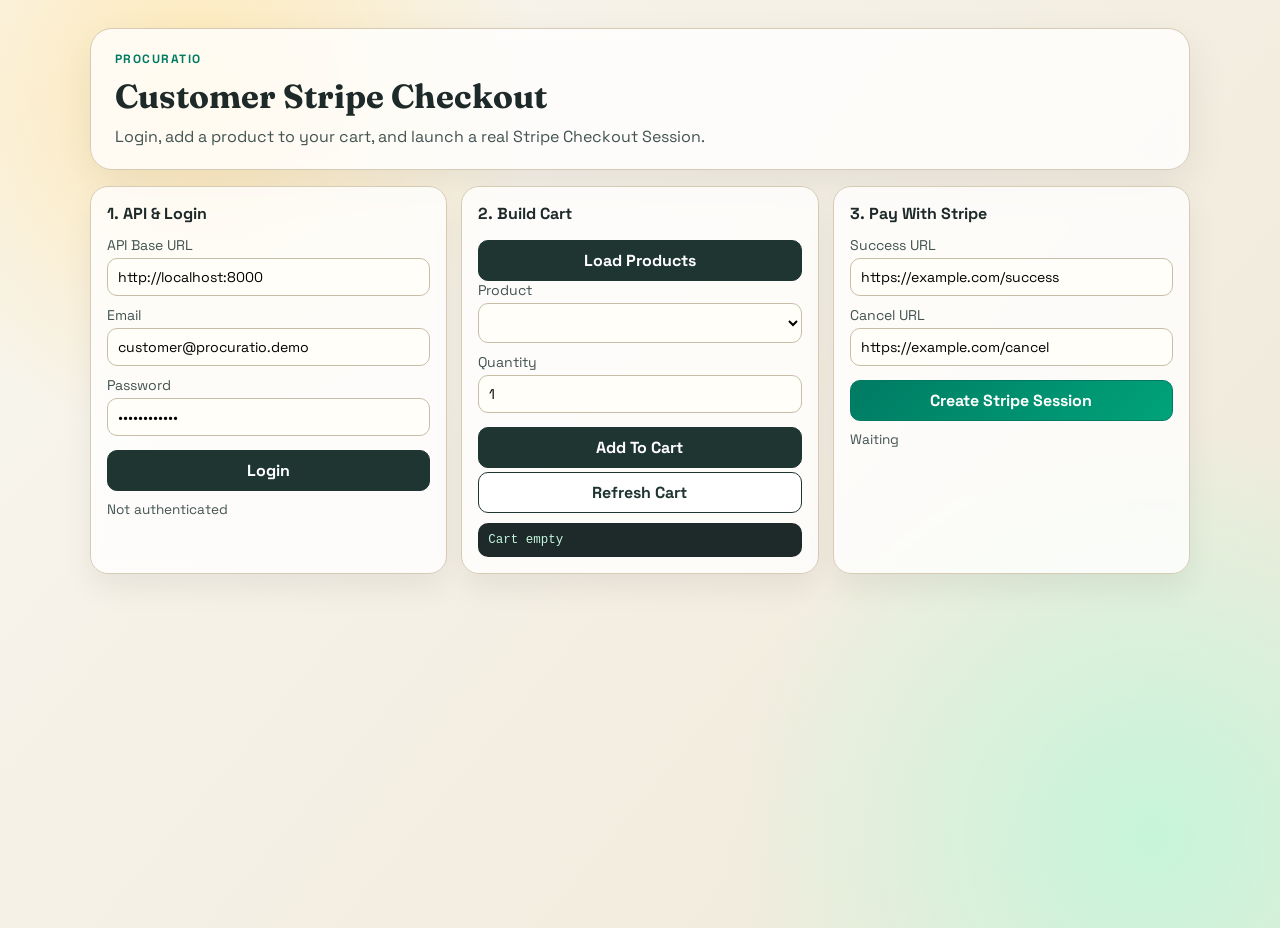
==== apps/customer-web/index.html @ a697a0e8 "feat(customer-web): add checkout UI and enable API CORS for stripe session flow" ====
<!doctype html>
<html lang="en">
  <head>
    <meta charset="UTF-8" />
    <meta name="viewport" content="width=device-width, initial-scale=1.0" />
    <title>Procuratio Customer Checkout</title>
    <link rel="preconnect" href="https://fonts.googleapis.com" />
    <link rel="preconnect" href="https://fonts.gstatic.com" crossorigin />
    <link
      href="https://fonts.googleapis.com/css2?family=Space+Grotesk:wght@400;500;700&family=Fraunces:opsz,wght@9..144,600&display=swap"
      rel="stylesheet"
    />
    <link rel="stylesheet" href="./styles.css" />
  </head>
  <body>
    <main class="page">
      <section class="panel hero">
        <p class="eyebrow">Procuratio</p>
        <h1>Customer Stripe Checkout</h1>
        <p class="subtitle">
          Login, add a product to your cart, and launch a real Stripe Checkout Session.
        </p>
      </section>

      <section class="panel grid">
        <article class="card">
          <h2>1. API & Login</h2>
          <label>
            API Base URL
            <input id="apiBase" value="http://localhost:8000" />
          </label>
          <label>
            Email
            <input id="email" value="customer@procuratio.demo" />
          </label>
          <label>
            Password
            <input id="password" type="password" value="Customer123!" />
          </label>
          <button id="loginBtn">Login</button>
          <p id="authState" class="hint">Not authenticated</p>
        </article>

        <article class="card">
          <h2>2. Build Cart</h2>
          <button id="loadProductsBtn">Load Products</button>
          <label>
            Product
            <select id="productSelect"></select>
          </label>
          <label>
            Quantity
            <input id="quantity" type="number" min="1" value="1" />
          </label>
          <button id="addToCartBtn">Add To Cart</button>
          <button id="refreshCartBtn" class="ghost">Refresh Cart</button>
          <pre id="cartPreview">Cart empty</pre>
        </article>

        <article class="card">
          <h2>3. Pay With Stripe</h2>
          <label>
            Success URL
            <input id="successUrl" value="https://example.com/success" />
          </label>
          <label>
            Cancel URL
            <input id="cancelUrl" value="https://example.com/cancel" />
          </label>
          <button id="stripeCheckoutBtn" class="accent">Create Stripe Session</button>
          <p id="checkoutState" class="hint">Waiting</p>
          <a id="checkoutLink" target="_blank" rel="noopener noreferrer"></a>
        </article>
      </section>
    </main>

    <script src="./app.js"></script>
  </body>
</html>
---- apps/customer-web/styles.css ----
:root {
  --bg-0: #f8f6ef;
  --bg-1: #f0e8d8;
  --ink: #1e2a29;
  --ink-soft: #425352;
  --accent: #007b63;
  --accent-2: #ee8f2a;
  --panel: #ffffffc9;
  --border: #d6cbb4;
}

* {
  box-sizing: border-box;
}

body {
  margin: 0;
  font-family: "Space Grotesk", sans-serif;
  color: var(--ink);
  min-height: 100vh;
  background:
    radial-gradient(circle at 15% 10%, #ffe9b7 0, transparent 25%),
    radial-gradient(circle at 90% 90%, #c6f5da 0, transparent 30%),
    linear-gradient(130deg, var(--bg-0), var(--bg-1));
}

.page {
  width: min(1100px, 94vw);
  margin: 28px auto 48px;
}

.panel {
  backdrop-filter: blur(6px);
}

.hero {
  border: 1px solid var(--border);
  background: var(--panel);
  border-radius: 22px;
  padding: 22px 24px;
  box-shadow: 0 14px 40px #00000012;
}

.hero h1 {
  margin: 0;
  font-family: "Fraunces", serif;
  font-size: clamp(1.6rem, 2.6vw, 2.3rem);
}

.eyebrow {
  margin: 0 0 8px;
  text-transform: uppercase;
  letter-spacing: 0.12em;
  color: var(--accent);
  font-size: 0.75rem;
  font-weight: 700;
}

.subtitle {
  margin: 10px 0 0;
  color: var(--ink-soft);
}

.grid {
  margin-top: 16px;
  display: grid;
  grid-template-columns: repeat(3, 1fr);
  gap: 14px;
}

.card {
  border: 1px solid var(--border);
  background: var(--panel);
  border-radius: 18px;
  padding: 16px;
  box-shadow: 0 14px 30px #00000010;
}

.card h2 {
  margin: 0 0 12px;
  font-size: 1rem;
}

label {
  display: block;
  margin-bottom: 10px;
  color: var(--ink-soft);
  font-size: 0.88rem;
}

input,
select,
button {
  width: 100%;
  border-radius: 10px;
  border: 1px solid #c8bda6;
  padding: 9px 10px;
  font: inherit;
}

input,
select {
  margin-top: 4px;
  background: #fffef9;
}

button {
  margin-top: 4px;
  cursor: pointer;
  font-weight: 700;
  background: #1f3532;
  color: #fff;
  border-color: #1f3532;
  transition: transform 120ms ease, opacity 120ms ease;
}

button:hover {
  transform: translateY(-1px);
  opacity: 0.95;
}

button.ghost {
  background: #fff;
  color: #1f3532;
}

button.accent {
  background: linear-gradient(135deg, var(--accent), #00a37a);
  border-color: #007b63;
}

.hint {
  margin: 10px 0 0;
  font-size: 0.85rem;
  color: var(--ink-soft);
}

#checkoutLink {
  display: block;
  margin-top: 10px;
  font-size: 0.9rem;
  word-break: break-all;
  color: var(--accent);
}

pre {
  background: #1e2a29;
  color: #c2f5dd;
  border-radius: 10px;
  padding: 10px;
  max-height: 220px;
  overflow: auto;
  font-size: 0.78rem;
  margin: 10px 0 0;
}

@media (max-width: 980px) {
  .grid {
    grid-template-columns: 1fr;
  }
}
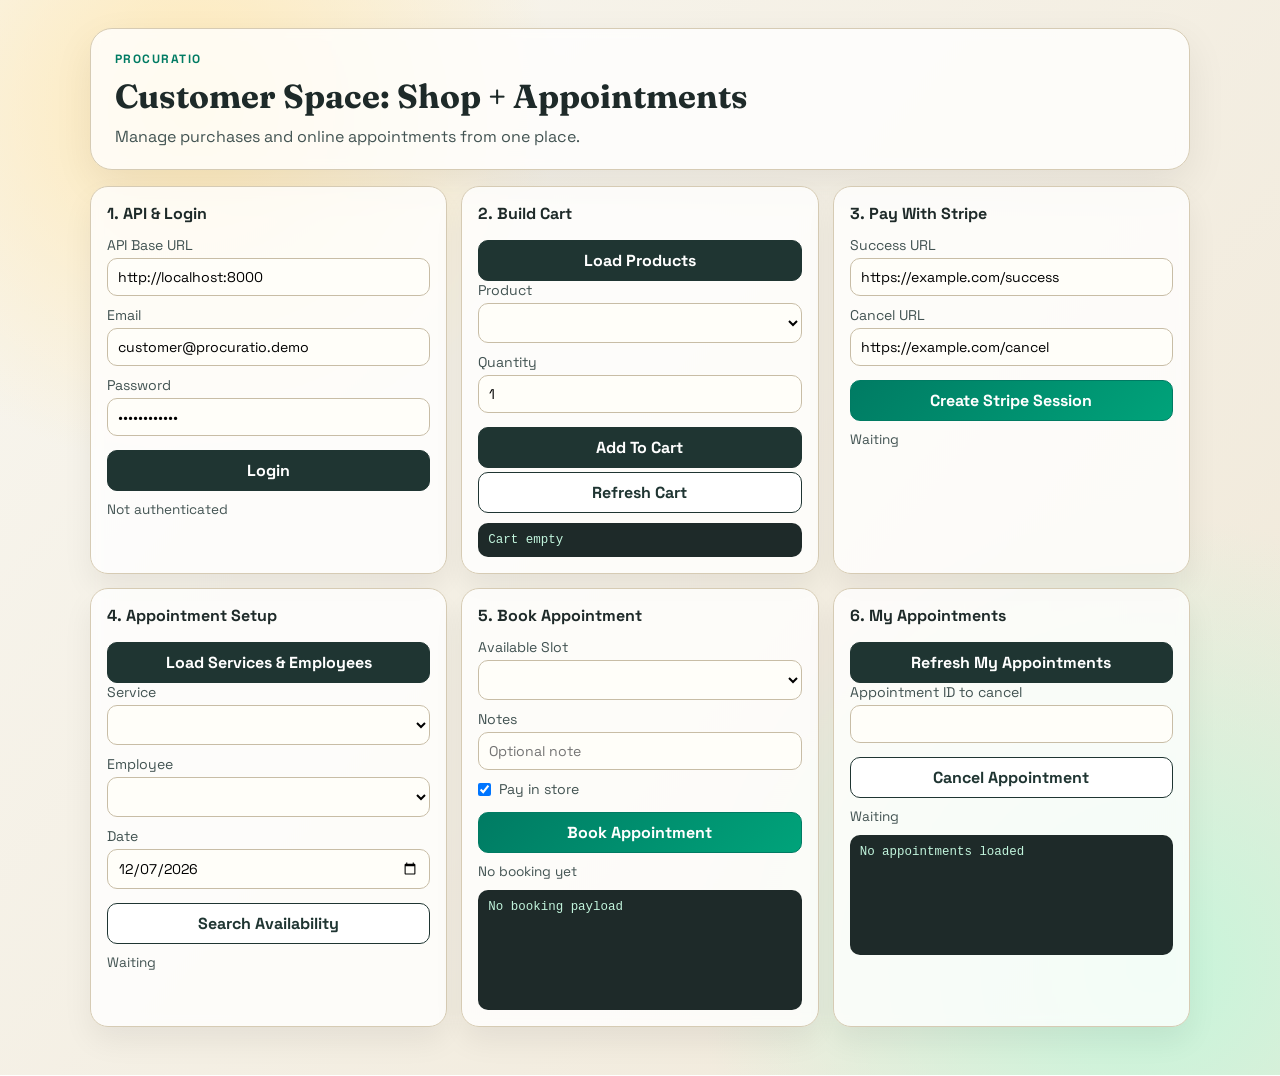
==== commit d272c785: "feat(customer-web): add online appointment booking and management flow" ====
--- a/apps/customer-web/index.html
+++ b/apps/customer-web/index.html
@@ -3,7 +3,7 @@
   <head>
     <meta charset="UTF-8" />
     <meta name="viewport" content="width=device-width, initial-scale=1.0" />
-    <title>Procuratio Customer Checkout</title>
+    <title>Procuratio Customer Space</title>
     <link rel="preconnect" href="https://fonts.googleapis.com" />
     <link rel="preconnect" href="https://fonts.gstatic.com" crossorigin />
     <link
@@ -16,9 +16,9 @@
     <main class="page">
       <section class="panel hero">
         <p class="eyebrow">Procuratio</p>
-        <h1>Customer Stripe Checkout</h1>
+        <h1>Customer Space: Shop + Appointments</h1>
         <p class="subtitle">
-          Login, add a product to your cart, and launch a real Stripe Checkout Session.
+          Manage purchases and online appointments from one place.
         </p>
       </section>
 
@@ -71,6 +71,56 @@
           <p id="checkoutState" class="hint">Waiting</p>
           <a id="checkoutLink" target="_blank" rel="noopener noreferrer"></a>
         </article>
+
+        <article class="card">
+          <h2>4. Appointment Setup</h2>
+          <button id="loadAppointmentCatalogBtn">Load Services & Employees</button>
+          <label>
+            Service
+            <select id="serviceSelect"></select>
+          </label>
+          <label>
+            Employee
+            <select id="employeeSelect"></select>
+          </label>
+          <label>
+            Date
+            <input id="appointmentDate" type="date" />
+          </label>
+          <button id="searchAvailabilityBtn" class="ghost">Search Availability</button>
+          <p id="appointmentCatalogState" class="hint">Waiting</p>
+        </article>
+
+        <article class="card">
+          <h2>5. Book Appointment</h2>
+          <label>
+            Available Slot
+            <select id="slotSelect"></select>
+          </label>
+          <label>
+            Notes
+            <input id="appointmentNotes" placeholder="Optional note" />
+          </label>
+          <label class="inline">
+            <input id="payInStore" type="checkbox" checked />
+            <span>Pay in store</span>
+          </label>
+          <button id="bookAppointmentBtn" class="accent">Book Appointment</button>
+          <p id="bookState" class="hint">No booking yet</p>
+          <pre id="bookPreview">No booking payload</pre>
+        </article>
+
+        <article class="card">
+          <h2>6. My Appointments</h2>
+          <button id="refreshAppointmentsBtn">Refresh My Appointments</button>
+          <label>
+            Appointment ID to cancel
+            <input id="cancelAppointmentId" type="number" min="1" />
+          </label>
+          <button id="cancelAppointmentBtn" class="ghost">Cancel Appointment</button>
+          <p id="appointmentState" class="hint">Waiting</p>
+          <pre id="appointmentPreview">No appointments loaded</pre>
+        </article>
       </section>
     </main>
 
--- a/apps/customer-web/styles.css
+++ b/apps/customer-web/styles.css
@@ -64,7 +64,7 @@
 .grid {
   margin-top: 16px;
   display: grid;
-  grid-template-columns: repeat(3, 1fr);
+  grid-template-columns: repeat(3, minmax(260px, 1fr));
   gap: 14px;
 }
 
@@ -86,6 +86,17 @@
   margin-bottom: 10px;
   color: var(--ink-soft);
   font-size: 0.88rem;
+}
+
+label.inline {
+  display: flex;
+  align-items: center;
+  gap: 8px;
+}
+
+label.inline input {
+  width: auto;
+  margin: 0;
 }
 
 input,
@@ -143,6 +154,11 @@
   color: var(--accent);
 }
 
+#bookPreview,
+#appointmentPreview {
+  min-height: 120px;
+}
+
 pre {
   background: #1e2a29;
   color: #c2f5dd;
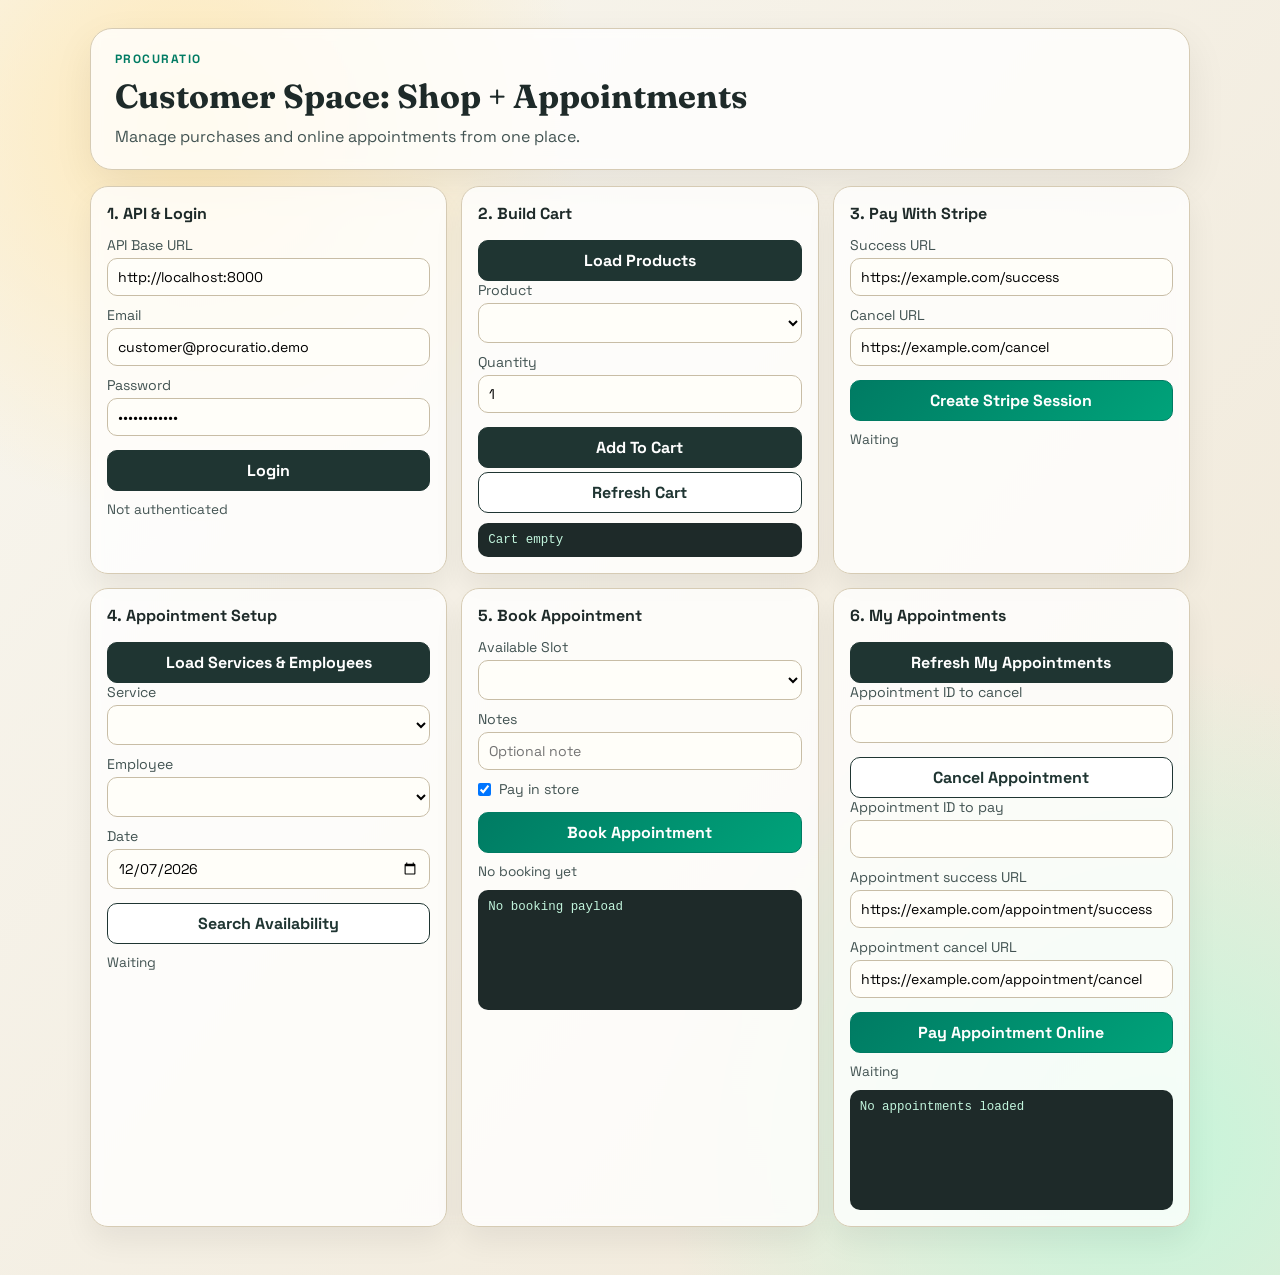
==== commit 386b4cde: "feat(appointments): add online stripe payment flow with idempotent webhook processing" ====
--- a/apps/customer-web/index.html
+++ b/apps/customer-web/index.html
@@ -118,6 +118,20 @@
             <input id="cancelAppointmentId" type="number" min="1" />
           </label>
           <button id="cancelAppointmentBtn" class="ghost">Cancel Appointment</button>
+          <label>
+            Appointment ID to pay
+            <input id="payAppointmentId" type="number" min="1" />
+          </label>
+          <label>
+            Appointment success URL
+            <input id="appointmentSuccessUrl" value="https://example.com/appointment/success" />
+          </label>
+          <label>
+            Appointment cancel URL
+            <input id="appointmentCancelUrl" value="https://example.com/appointment/cancel" />
+          </label>
+          <button id="payAppointmentBtn" class="accent">Pay Appointment Online</button>
+          <a id="appointmentCheckoutLink" target="_blank" rel="noopener noreferrer"></a>
           <p id="appointmentState" class="hint">Waiting</p>
           <pre id="appointmentPreview">No appointments loaded</pre>
         </article>
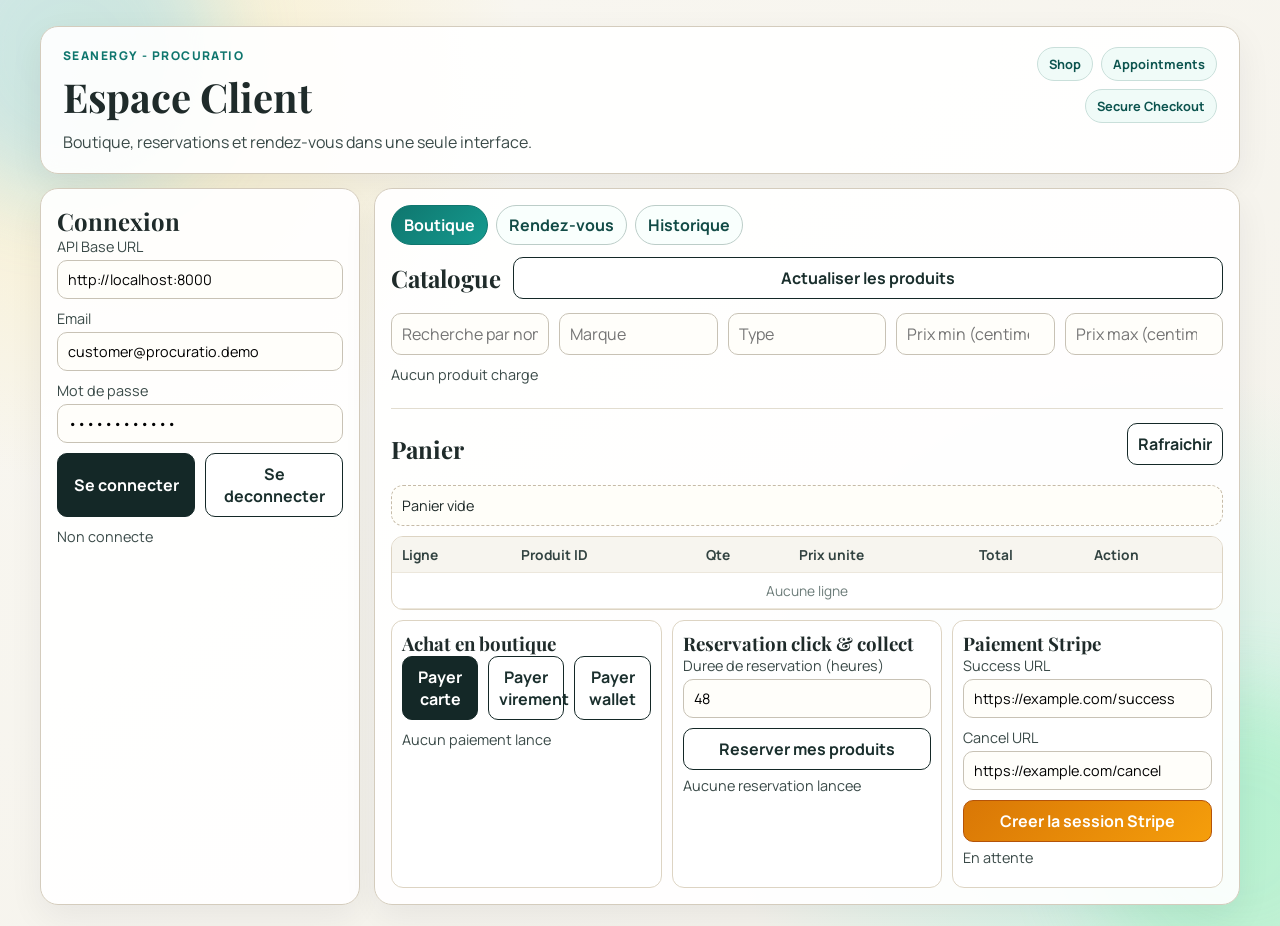
==== commit c7f5b6a3: "feat(customer-web): upgrade UX for shop, appointments and history flows" ====
--- a/apps/customer-web/index.html
+++ b/apps/customer-web/index.html
@@ -1,30 +1,40 @@
 <!doctype html>
-<html lang="en">
+<html lang="fr">
   <head>
     <meta charset="UTF-8" />
     <meta name="viewport" content="width=device-width, initial-scale=1.0" />
-    <title>Procuratio Customer Space</title>
+    <title>Procuratio | Customer Experience</title>
     <link rel="preconnect" href="https://fonts.googleapis.com" />
     <link rel="preconnect" href="https://fonts.gstatic.com" crossorigin />
     <link
-      href="https://fonts.googleapis.com/css2?family=Space+Grotesk:wght@400;500;700&family=Fraunces:opsz,wght@9..144,600&display=swap"
+      href="https://fonts.googleapis.com/css2?family=Manrope:wght@400;500;700;800&family=Playfair+Display:wght@600;700&display=swap"
       rel="stylesheet"
     />
     <link rel="stylesheet" href="./styles.css" />
   </head>
   <body>
-    <main class="page">
-      <section class="panel hero">
-        <p class="eyebrow">Procuratio</p>
-        <h1>Customer Space: Shop + Appointments</h1>
-        <p class="subtitle">
-          Manage purchases and online appointments from one place.
-        </p>
-      </section>
-
-      <section class="panel grid">
-        <article class="card">
-          <h2>1. API & Login</h2>
+    <div class="bg-orb orb-left" aria-hidden="true"></div>
+    <div class="bg-orb orb-right" aria-hidden="true"></div>
+
+    <main class="shell">
+      <header class="hero card">
+        <div>
+          <p class="kicker">Seanergy - Procuratio</p>
+          <h1>Espace Client</h1>
+          <p class="hero-copy">
+            Boutique, reservations et rendez-vous dans une seule interface.
+          </p>
+        </div>
+        <div class="hero-chip-wrap">
+          <span class="hero-chip">Shop</span>
+          <span class="hero-chip">Appointments</span>
+          <span class="hero-chip">Secure Checkout</span>
+        </div>
+      </header>
+
+      <section class="grid-main">
+        <aside class="card auth-card">
+          <h2>Connexion</h2>
           <label>
             API Base URL
             <input id="apiBase" value="http://localhost:8000" />
@@ -34,107 +44,210 @@
             <input id="email" value="customer@procuratio.demo" />
           </label>
           <label>
-            Password
+            Mot de passe
             <input id="password" type="password" value="Customer123!" />
           </label>
-          <button id="loginBtn">Login</button>
-          <p id="authState" class="hint">Not authenticated</p>
-        </article>
-
-        <article class="card">
-          <h2>2. Build Cart</h2>
-          <button id="loadProductsBtn">Load Products</button>
-          <label>
-            Product
-            <select id="productSelect"></select>
-          </label>
-          <label>
-            Quantity
-            <input id="quantity" type="number" min="1" value="1" />
-          </label>
-          <button id="addToCartBtn">Add To Cart</button>
-          <button id="refreshCartBtn" class="ghost">Refresh Cart</button>
-          <pre id="cartPreview">Cart empty</pre>
-        </article>
-
-        <article class="card">
-          <h2>3. Pay With Stripe</h2>
-          <label>
-            Success URL
-            <input id="successUrl" value="https://example.com/success" />
-          </label>
-          <label>
-            Cancel URL
-            <input id="cancelUrl" value="https://example.com/cancel" />
-          </label>
-          <button id="stripeCheckoutBtn" class="accent">Create Stripe Session</button>
-          <p id="checkoutState" class="hint">Waiting</p>
-          <a id="checkoutLink" target="_blank" rel="noopener noreferrer"></a>
-        </article>
-
-        <article class="card">
-          <h2>4. Appointment Setup</h2>
-          <button id="loadAppointmentCatalogBtn">Load Services & Employees</button>
-          <label>
-            Service
-            <select id="serviceSelect"></select>
-          </label>
-          <label>
-            Employee
-            <select id="employeeSelect"></select>
-          </label>
-          <label>
-            Date
-            <input id="appointmentDate" type="date" />
-          </label>
-          <button id="searchAvailabilityBtn" class="ghost">Search Availability</button>
-          <p id="appointmentCatalogState" class="hint">Waiting</p>
-        </article>
-
-        <article class="card">
-          <h2>5. Book Appointment</h2>
-          <label>
-            Available Slot
-            <select id="slotSelect"></select>
-          </label>
-          <label>
-            Notes
-            <input id="appointmentNotes" placeholder="Optional note" />
-          </label>
-          <label class="inline">
-            <input id="payInStore" type="checkbox" checked />
-            <span>Pay in store</span>
-          </label>
-          <button id="bookAppointmentBtn" class="accent">Book Appointment</button>
-          <p id="bookState" class="hint">No booking yet</p>
-          <pre id="bookPreview">No booking payload</pre>
-        </article>
-
-        <article class="card">
-          <h2>6. My Appointments</h2>
-          <button id="refreshAppointmentsBtn">Refresh My Appointments</button>
-          <label>
-            Appointment ID to cancel
-            <input id="cancelAppointmentId" type="number" min="1" />
-          </label>
-          <button id="cancelAppointmentBtn" class="ghost">Cancel Appointment</button>
-          <label>
-            Appointment ID to pay
-            <input id="payAppointmentId" type="number" min="1" />
-          </label>
-          <label>
-            Appointment success URL
-            <input id="appointmentSuccessUrl" value="https://example.com/appointment/success" />
-          </label>
-          <label>
-            Appointment cancel URL
-            <input id="appointmentCancelUrl" value="https://example.com/appointment/cancel" />
-          </label>
-          <button id="payAppointmentBtn" class="accent">Pay Appointment Online</button>
-          <a id="appointmentCheckoutLink" target="_blank" rel="noopener noreferrer"></a>
-          <p id="appointmentState" class="hint">Waiting</p>
-          <pre id="appointmentPreview">No appointments loaded</pre>
-        </article>
+          <div class="row two">
+            <button id="loginBtn">Se connecter</button>
+            <button id="logoutBtn" class="ghost">Se deconnecter</button>
+          </div>
+          <p id="authState" class="state">Non connecte</p>
+        </aside>
+
+        <section class="card workspace">
+          <nav class="tabs" aria-label="Sections client">
+            <button class="tab-btn is-active" data-tab="tab-shop">Boutique</button>
+            <button class="tab-btn" data-tab="tab-appointments">Rendez-vous</button>
+            <button class="tab-btn" data-tab="tab-history">Historique</button>
+          </nav>
+
+          <section id="tab-shop" class="tab-pane is-active">
+            <div class="panel-head">
+              <h2>Catalogue</h2>
+              <button id="loadProductsBtn" class="ghost">Actualiser les produits</button>
+            </div>
+            <div class="row filters">
+              <input id="searchQuery" placeholder="Recherche par nom, SKU..." />
+              <input id="searchBrand" placeholder="Marque" />
+              <input id="searchType" placeholder="Type" />
+              <input id="searchMinPrice" type="number" min="0" placeholder="Prix min (centimes)" />
+              <input id="searchMaxPrice" type="number" min="0" placeholder="Prix max (centimes)" />
+            </div>
+            <p id="productState" class="state">Aucun produit charge</p>
+            <div id="productList" class="product-grid"></div>
+
+            <hr />
+
+            <div class="panel-head">
+              <h2>Panier</h2>
+              <div class="row compact">
+                <button id="refreshCartBtn" class="ghost">Rafraichir</button>
+              </div>
+            </div>
+            <div id="cartSummary" class="summary-box">Panier vide</div>
+            <div class="table-wrap">
+              <table>
+                <thead>
+                  <tr>
+                    <th>Ligne</th>
+                    <th>Produit ID</th>
+                    <th>Qte</th>
+                    <th>Prix unite</th>
+                    <th>Total</th>
+                    <th>Action</th>
+                  </tr>
+                </thead>
+                <tbody id="cartLinesBody">
+                  <tr>
+                    <td colspan="6" class="empty">Aucune ligne</td>
+                  </tr>
+                </tbody>
+              </table>
+            </div>
+
+            <div class="checkout-grid">
+              <article class="checkout-block">
+                <h3>Achat en boutique</h3>
+                <div class="row three">
+                  <button id="payCardBtn">Payer carte</button>
+                  <button id="payTransferBtn" class="ghost">Payer virement</button>
+                  <button id="payWalletBtn" class="ghost">Payer wallet</button>
+                </div>
+                <p id="purchaseState" class="state">Aucun paiement lance</p>
+              </article>
+
+              <article class="checkout-block">
+                <h3>Reservation click & collect</h3>
+                <label>
+                  Duree de reservation (heures)
+                  <input id="reservationHours" type="number" min="1" max="168" value="48" />
+                </label>
+                <button id="reserveBtn" class="ghost">Reserver mes produits</button>
+                <p id="reserveState" class="state">Aucune reservation lancee</p>
+              </article>
+
+              <article class="checkout-block">
+                <h3>Paiement Stripe</h3>
+                <label>
+                  Success URL
+                  <input id="successUrl" value="https://example.com/success" />
+                </label>
+                <label>
+                  Cancel URL
+                  <input id="cancelUrl" value="https://example.com/cancel" />
+                </label>
+                <button id="stripeCheckoutBtn" class="accent">Creer la session Stripe</button>
+                <p id="checkoutState" class="state">En attente</p>
+                <a id="checkoutLink" target="_blank" rel="noopener noreferrer"></a>
+              </article>
+            </div>
+          </section>
+
+          <section id="tab-appointments" class="tab-pane">
+            <div class="panel-head">
+              <h2>Prise de rendez-vous</h2>
+              <button id="loadAppointmentCatalogBtn" class="ghost">Charger services & employes</button>
+            </div>
+            <p id="appointmentCatalogState" class="state">Catalogue non charge</p>
+
+            <div class="row three">
+              <label>
+                Service
+                <select id="serviceSelect"></select>
+              </label>
+              <label>
+                Employe
+                <select id="employeeSelect"></select>
+              </label>
+              <label>
+                Date
+                <input id="appointmentDate" type="date" />
+              </label>
+            </div>
+
+            <div class="row two">
+              <button id="searchAvailabilityBtn" class="ghost">Chercher les disponibilites</button>
+              <label class="inline">
+                <input id="payInStore" type="checkbox" checked />
+                <span>Payer en institut</span>
+              </label>
+            </div>
+
+            <p id="slotState" class="state">Aucun slot charge</p>
+            <div id="slotList" class="slot-list"></div>
+
+            <label>
+              Notes
+              <input id="appointmentNotes" placeholder="Preference ou note (optionnel)" />
+            </label>
+
+            <button id="bookAppointmentBtn" class="accent">Confirmer le rendez-vous</button>
+            <p id="bookState" class="state">Aucune reservation de rendez-vous</p>
+            <pre id="bookPreview">Aucun payload</pre>
+          </section>
+
+          <section id="tab-history" class="tab-pane">
+            <div class="panel-head">
+              <h2>Mon historique</h2>
+              <div class="row compact">
+                <button id="refreshAppointmentsBtn" class="ghost">Mes rendez-vous</button>
+                <button id="refreshOrdersBtn" class="ghost">Mes commandes</button>
+                <button id="refreshReservationsBtn" class="ghost">Mes reservations</button>
+              </div>
+            </div>
+
+            <div class="row two">
+              <article>
+                <h3>Rendez-vous</h3>
+                <div class="table-wrap">
+                  <table>
+                    <thead>
+                      <tr>
+                        <th>ID</th>
+                        <th>Debut</th>
+                        <th>Statut</th>
+                        <th>Action</th>
+                      </tr>
+                    </thead>
+                    <tbody id="appointmentsBody">
+                      <tr><td colspan="4" class="empty">Aucun rendez-vous</td></tr>
+                    </tbody>
+                  </table>
+                </div>
+              </article>
+
+              <article>
+                <h3>Paiement rendez-vous</h3>
+                <label>
+                  ID du rendez-vous
+                  <input id="payAppointmentId" type="number" min="1" />
+                </label>
+                <label>
+                  Success URL
+                  <input id="appointmentSuccessUrl" value="https://example.com/appointment/success" />
+                </label>
+                <label>
+                  Cancel URL
+                  <input id="appointmentCancelUrl" value="https://example.com/appointment/cancel" />
+                </label>
+                <button id="payAppointmentBtn" class="accent">Payer ce rendez-vous</button>
+                <p id="appointmentState" class="state">Aucune action</p>
+                <a id="appointmentCheckoutLink" target="_blank" rel="noopener noreferrer"></a>
+              </article>
+            </div>
+
+            <div class="row two">
+              <article>
+                <h3>Commandes</h3>
+                <pre id="ordersPreview">Aucune commande</pre>
+              </article>
+              <article>
+                <h3>Reservations</h3>
+                <pre id="reservationsPreview">Aucune reservation</pre>
+              </article>
+            </div>
+          </section>
+        </section>
       </section>
     </main>
 
--- a/apps/customer-web/styles.css
+++ b/apps/customer-web/styles.css
@@ -1,12 +1,14 @@
 :root {
-  --bg-0: #f8f6ef;
-  --bg-1: #f0e8d8;
-  --ink: #1e2a29;
-  --ink-soft: #425352;
-  --accent: #007b63;
-  --accent-2: #ee8f2a;
-  --panel: #ffffffc9;
-  --border: #d6cbb4;
+  --bg-main: #f4f2eb;
+  --bg-card: #ffffffea;
+  --ink-900: #1f2b2a;
+  --ink-700: #3a4a48;
+  --line: #d4ccbd;
+  --sage: #0f766e;
+  --sage-strong: #0a5a54;
+  --amber: #d97706;
+  --danger: #b91c1c;
+  --ok: #166534;
 }
 
 * {
@@ -15,88 +17,176 @@
 
 body {
   margin: 0;
-  font-family: "Space Grotesk", sans-serif;
-  color: var(--ink);
   min-height: 100vh;
-  background:
-    radial-gradient(circle at 15% 10%, #ffe9b7 0, transparent 25%),
-    radial-gradient(circle at 90% 90%, #c6f5da 0, transparent 30%),
-    linear-gradient(130deg, var(--bg-0), var(--bg-1));
-}
-
-.page {
-  width: min(1100px, 94vw);
-  margin: 28px auto 48px;
-}
-
-.panel {
-  backdrop-filter: blur(6px);
+  background: radial-gradient(circle at 10% 10%, #f8eec8 0, transparent 28%),
+    radial-gradient(circle at 90% 85%, #c8f2e3 0, transparent 30%),
+    linear-gradient(145deg, #f9f7f1, var(--bg-main));
+  color: var(--ink-900);
+  font-family: "Manrope", sans-serif;
+}
+
+.bg-orb {
+  position: fixed;
+  z-index: -1;
+  width: 300px;
+  aspect-ratio: 1;
+  border-radius: 50%;
+  filter: blur(40px);
+  opacity: 0.35;
+}
+
+.orb-left {
+  top: -100px;
+  left: -80px;
+  background: #7dd3fc;
+}
+
+.orb-right {
+  right: -110px;
+  bottom: -90px;
+  background: #86efac;
+}
+
+.shell {
+  width: min(1200px, 95vw);
+  margin: 26px auto 40px;
+  animation: rise 320ms ease-out;
+}
+
+@keyframes rise {
+  from {
+    opacity: 0;
+    transform: translateY(12px);
+  }
+  to {
+    opacity: 1;
+    transform: translateY(0);
+  }
+}
+
+.card {
+  border: 1px solid var(--line);
+  border-radius: 18px;
+  background: var(--bg-card);
+  box-shadow: 0 12px 34px #0f172a10;
 }
 
 .hero {
-  border: 1px solid var(--border);
-  background: var(--panel);
-  border-radius: 22px;
-  padding: 22px 24px;
-  box-shadow: 0 14px 40px #00000012;
-}
-
-.hero h1 {
+  padding: 20px 22px;
+  display: flex;
+  justify-content: space-between;
+  gap: 18px;
+}
+
+.kicker {
+  margin: 0 0 6px;
+  font-size: 0.75rem;
+  letter-spacing: 0.12em;
+  text-transform: uppercase;
+  color: var(--sage);
+  font-weight: 800;
+}
+
+h1,
+h2,
+h3 {
   margin: 0;
-  font-family: "Fraunces", serif;
-  font-size: clamp(1.6rem, 2.6vw, 2.3rem);
-}
-
-.eyebrow {
-  margin: 0 0 8px;
-  text-transform: uppercase;
-  letter-spacing: 0.12em;
-  color: var(--accent);
-  font-size: 0.75rem;
+  font-family: "Playfair Display", serif;
+}
+
+h1 {
+  font-size: clamp(1.8rem, 3.2vw, 2.5rem);
+}
+
+.hero-copy {
+  margin: 8px 0 0;
+  color: var(--ink-700);
+}
+
+.hero-chip-wrap {
+  display: flex;
+  flex-wrap: wrap;
+  align-content: flex-start;
+  justify-content: flex-end;
+  gap: 8px;
+  max-width: 300px;
+}
+
+.hero-chip {
+  border: 1px solid #c9dfda;
+  background: #f0fbf8;
+  color: #0c544f;
+  border-radius: 999px;
+  padding: 7px 11px;
+  font-size: 0.8rem;
   font-weight: 700;
 }
 
-.subtitle {
-  margin: 10px 0 0;
-  color: var(--ink-soft);
-}
-
-.grid {
-  margin-top: 16px;
+.grid-main {
+  margin-top: 14px;
   display: grid;
-  grid-template-columns: repeat(3, minmax(260px, 1fr));
+  grid-template-columns: 320px 1fr;
   gap: 14px;
 }
 
-.card {
-  border: 1px solid var(--border);
-  background: var(--panel);
-  border-radius: 18px;
+.auth-card,
+.workspace {
   padding: 16px;
-  box-shadow: 0 14px 30px #00000010;
-}
-
-.card h2 {
-  margin: 0 0 12px;
-  font-size: 1rem;
+}
+
+.workspace {
+  min-height: 620px;
+}
+
+.tabs {
+  display: flex;
+  gap: 8px;
+  flex-wrap: wrap;
+  margin-bottom: 12px;
+}
+
+.tab-btn {
+  width: auto;
+  border-radius: 999px;
+  border: 1px solid #bccdc8;
+  background: #f9fffd;
+  color: #124b46;
+  padding: 8px 12px;
+  font-weight: 700;
+  cursor: pointer;
+}
+
+.tab-btn.is-active {
+  background: linear-gradient(135deg, #0f766e, #159a8f);
+  border-color: #0f766e;
+  color: #fff;
+}
+
+.tab-pane {
+  display: none;
+  animation: fade 220ms ease;
+}
+
+.tab-pane.is-active {
+  display: block;
+}
+
+@keyframes fade {
+  from {
+    opacity: 0;
+    transform: translateY(6px);
+  }
+  to {
+    opacity: 1;
+    transform: translateY(0);
+  }
 }
 
 label {
   display: block;
   margin-bottom: 10px;
-  color: var(--ink-soft);
-  font-size: 0.88rem;
-}
-
-label.inline {
-  display: flex;
-  align-items: center;
-  gap: 8px;
-}
-
-label.inline input {
-  width: auto;
-  margin: 0;
+  font-size: 0.9rem;
+  color: var(--ink-700);
 }
 
 input,
@@ -104,25 +194,24 @@
 button {
   width: 100%;
   border-radius: 10px;
-  border: 1px solid #c8bda6;
+  border: 1px solid #c8c2b5;
+  font: inherit;
   padding: 9px 10px;
-  font: inherit;
 }
 
 input,
 select {
   margin-top: 4px;
-  background: #fffef9;
+  background: #fffefa;
 }
 
 button {
-  margin-top: 4px;
+  font-weight: 700;
+  background: #142827;
+  color: #fff;
+  border-color: #142827;
   cursor: pointer;
-  font-weight: 700;
-  background: #1f3532;
-  color: #fff;
-  border-color: #1f3532;
-  transition: transform 120ms ease, opacity 120ms ease;
+  transition: transform 140ms ease, opacity 140ms ease;
 }
 
 button:hover {
@@ -132,46 +221,229 @@
 
 button.ghost {
   background: #fff;
-  color: #1f3532;
+  color: #1a2f2d;
 }
 
 button.accent {
-  background: linear-gradient(135deg, var(--accent), #00a37a);
-  border-color: #007b63;
-}
-
-.hint {
-  margin: 10px 0 0;
+  background: linear-gradient(135deg, var(--amber), #f59e0b);
+  border-color: #b45309;
+}
+
+.row {
+  display: grid;
+  gap: 10px;
+  margin-bottom: 10px;
+}
+
+.row.compact {
+  display: flex;
+  gap: 8px;
+}
+
+.row.two {
+  grid-template-columns: repeat(2, minmax(0, 1fr));
+}
+
+.row.three {
+  grid-template-columns: repeat(3, minmax(0, 1fr));
+}
+
+.filters {
+  grid-template-columns: repeat(5, minmax(0, 1fr));
+}
+
+.inline {
+  display: flex;
+  align-items: center;
+  gap: 8px;
+}
+
+.inline input {
+  width: auto;
+  margin: 0;
+}
+
+.state {
+  margin: 6px 0 10px;
+  color: var(--ink-700);
+  font-size: 0.9rem;
+}
+
+.state.ok {
+  color: var(--ok);
+}
+
+.state.warn {
+  color: var(--amber);
+}
+
+.state.err {
+  color: var(--danger);
+}
+
+.panel-head {
+  display: flex;
+  justify-content: space-between;
+  align-items: center;
+  gap: 12px;
+  margin-bottom: 10px;
+}
+
+hr {
+  border: 0;
+  border-top: 1px solid #e2ddd0;
+  margin: 14px 0;
+}
+
+.product-grid {
+  display: grid;
+  grid-template-columns: repeat(3, minmax(0, 1fr));
+  gap: 10px;
+}
+
+.product-card {
+  border: 1px solid #ddd4c3;
+  border-radius: 14px;
+  padding: 12px;
+  background: #fff;
+}
+
+.product-meta {
+  display: flex;
+  justify-content: space-between;
+  font-size: 0.8rem;
+  color: #46625f;
+}
+
+.product-card h4 {
+  margin: 8px 0 4px;
+  font-size: 1rem;
+}
+
+.product-card p {
+  margin: 0;
   font-size: 0.85rem;
-  color: var(--ink-soft);
-}
-
-#checkoutLink {
+  color: #4d5f5d;
+  min-height: 35px;
+}
+
+.summary-box {
+  border: 1px dashed #c6bba8;
+  border-radius: 12px;
+  padding: 10px;
+  background: #fffef9;
+  font-size: 0.9rem;
+  margin-bottom: 10px;
+}
+
+.table-wrap {
+  overflow: auto;
+  border: 1px solid #ddd4c3;
+  border-radius: 12px;
+  background: #fff;
+}
+
+table {
+  border-collapse: collapse;
+  width: 100%;
+  font-size: 0.86rem;
+}
+
+th,
+td {
+  padding: 8px 10px;
+  border-bottom: 1px solid #ece7dc;
+  text-align: left;
+  white-space: nowrap;
+}
+
+th {
+  background: #f7f5ef;
+  color: #324341;
+}
+
+td.empty {
+  text-align: center;
+  color: #6c7c79;
+}
+
+.checkout-grid {
+  display: grid;
+  grid-template-columns: repeat(3, minmax(0, 1fr));
+  gap: 10px;
+  margin-top: 10px;
+}
+
+.checkout-block {
+  border: 1px solid #ddd4c3;
+  border-radius: 12px;
+  background: #fff;
+  padding: 10px;
+}
+
+.slot-list {
+  display: flex;
+  flex-wrap: wrap;
+  gap: 8px;
+  margin: 8px 0;
+}
+
+.slot-btn {
+  width: auto;
+  border-radius: 999px;
+  border: 1px solid #bfd3cf;
+  background: #f6fffc;
+  color: #104642;
+  padding: 8px 11px;
+}
+
+.slot-btn.is-selected {
+  background: #0f766e;
+  color: #fff;
+  border-color: #0f766e;
+}
+
+a {
   display: block;
-  margin-top: 10px;
-  font-size: 0.9rem;
+  margin-top: 8px;
+  color: #0f766e;
   word-break: break-all;
-  color: var(--accent);
-}
-
-#bookPreview,
-#appointmentPreview {
-  min-height: 120px;
+  font-size: 0.85rem;
 }
 
 pre {
-  background: #1e2a29;
-  color: #c2f5dd;
-  border-radius: 10px;
-  padding: 10px;
+  margin: 8px 0 0;
   max-height: 220px;
   overflow: auto;
-  font-size: 0.78rem;
-  margin: 10px 0 0;
-}
-
-@media (max-width: 980px) {
-  .grid {
+  border-radius: 12px;
+  padding: 10px;
+  background: #1f2937;
+  color: #cffafe;
+  font-size: 0.8rem;
+}
+
+@media (max-width: 1080px) {
+  .grid-main {
     grid-template-columns: 1fr;
   }
-}
+
+  .filters,
+  .row.three,
+  .checkout-grid,
+  .product-grid {
+    grid-template-columns: 1fr;
+  }
+
+  .row.two {
+    grid-template-columns: 1fr;
+  }
+
+  .hero {
+    flex-direction: column;
+  }
+
+  .hero-chip-wrap {
+    justify-content: flex-start;
+    max-width: none;
+  }
+}
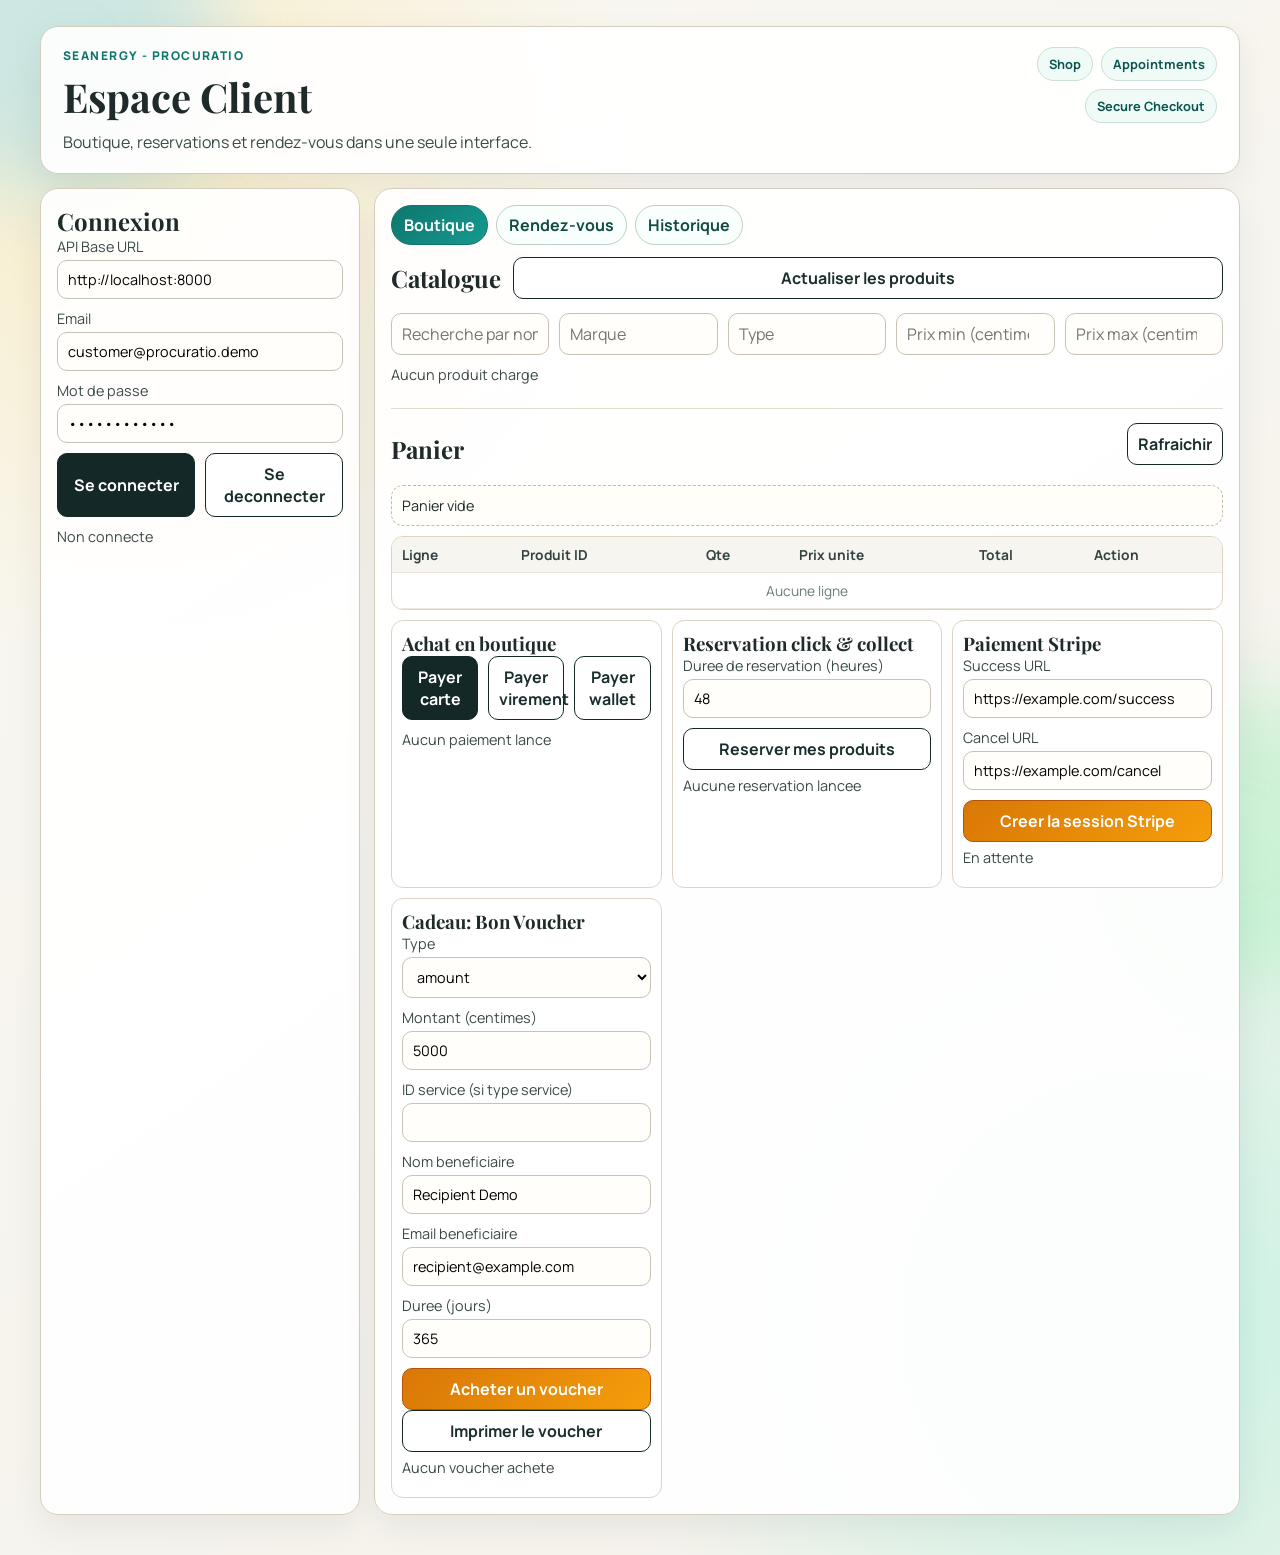
==== commit b468aca4: "feat(core): add planning UI, paid loyalty subscriptions, and customer gift voucher purchase/print fl" ====
--- a/apps/customer-web/index.html
+++ b/apps/customer-web/index.html
@@ -140,6 +140,40 @@
                 <p id="checkoutState" class="state">En attente</p>
                 <a id="checkoutLink" target="_blank" rel="noopener noreferrer"></a>
               </article>
+
+              <article class="checkout-block">
+                <h3>Cadeau: Bon Voucher</h3>
+                <label>
+                  Type
+                  <select id="giftVoucherType">
+                    <option value="amount">amount</option>
+                    <option value="service">service</option>
+                  </select>
+                </label>
+                <label>
+                  Montant (centimes)
+                  <input id="giftVoucherAmountCents" type="number" min="0" value="5000" />
+                </label>
+                <label>
+                  ID service (si type service)
+                  <input id="giftVoucherServiceId" type="number" min="1" />
+                </label>
+                <label>
+                  Nom beneficiaire
+                  <input id="giftVoucherRecipientName" value="Recipient Demo" />
+                </label>
+                <label>
+                  Email beneficiaire
+                  <input id="giftVoucherRecipientEmail" value="recipient@example.com" />
+                </label>
+                <label>
+                  Duree (jours)
+                  <input id="giftVoucherDurationDays" type="number" min="1" value="365" />
+                </label>
+                <button id="purchaseGiftVoucherBtn" class="accent">Acheter un voucher</button>
+                <button id="printGiftVoucherBtn" class="ghost">Imprimer le voucher</button>
+                <p id="giftVoucherState" class="state">Aucun voucher achete</p>
+              </article>
             </div>
           </section>
 
@@ -246,6 +280,15 @@
                 <pre id="reservationsPreview">Aucune reservation</pre>
               </article>
             </div>
+
+            <article>
+              <h3>Mes gift vouchers</h3>
+              <div class="row two">
+                <button id="refreshGiftVouchersBtn" class="ghost">Rafraichir mes vouchers</button>
+                <button id="printLastGiftVoucherBtn" class="ghost">Imprimer dernier voucher</button>
+              </div>
+              <pre id="giftVouchersPreview">Aucun voucher</pre>
+            </article>
           </section>
         </section>
       </section>
